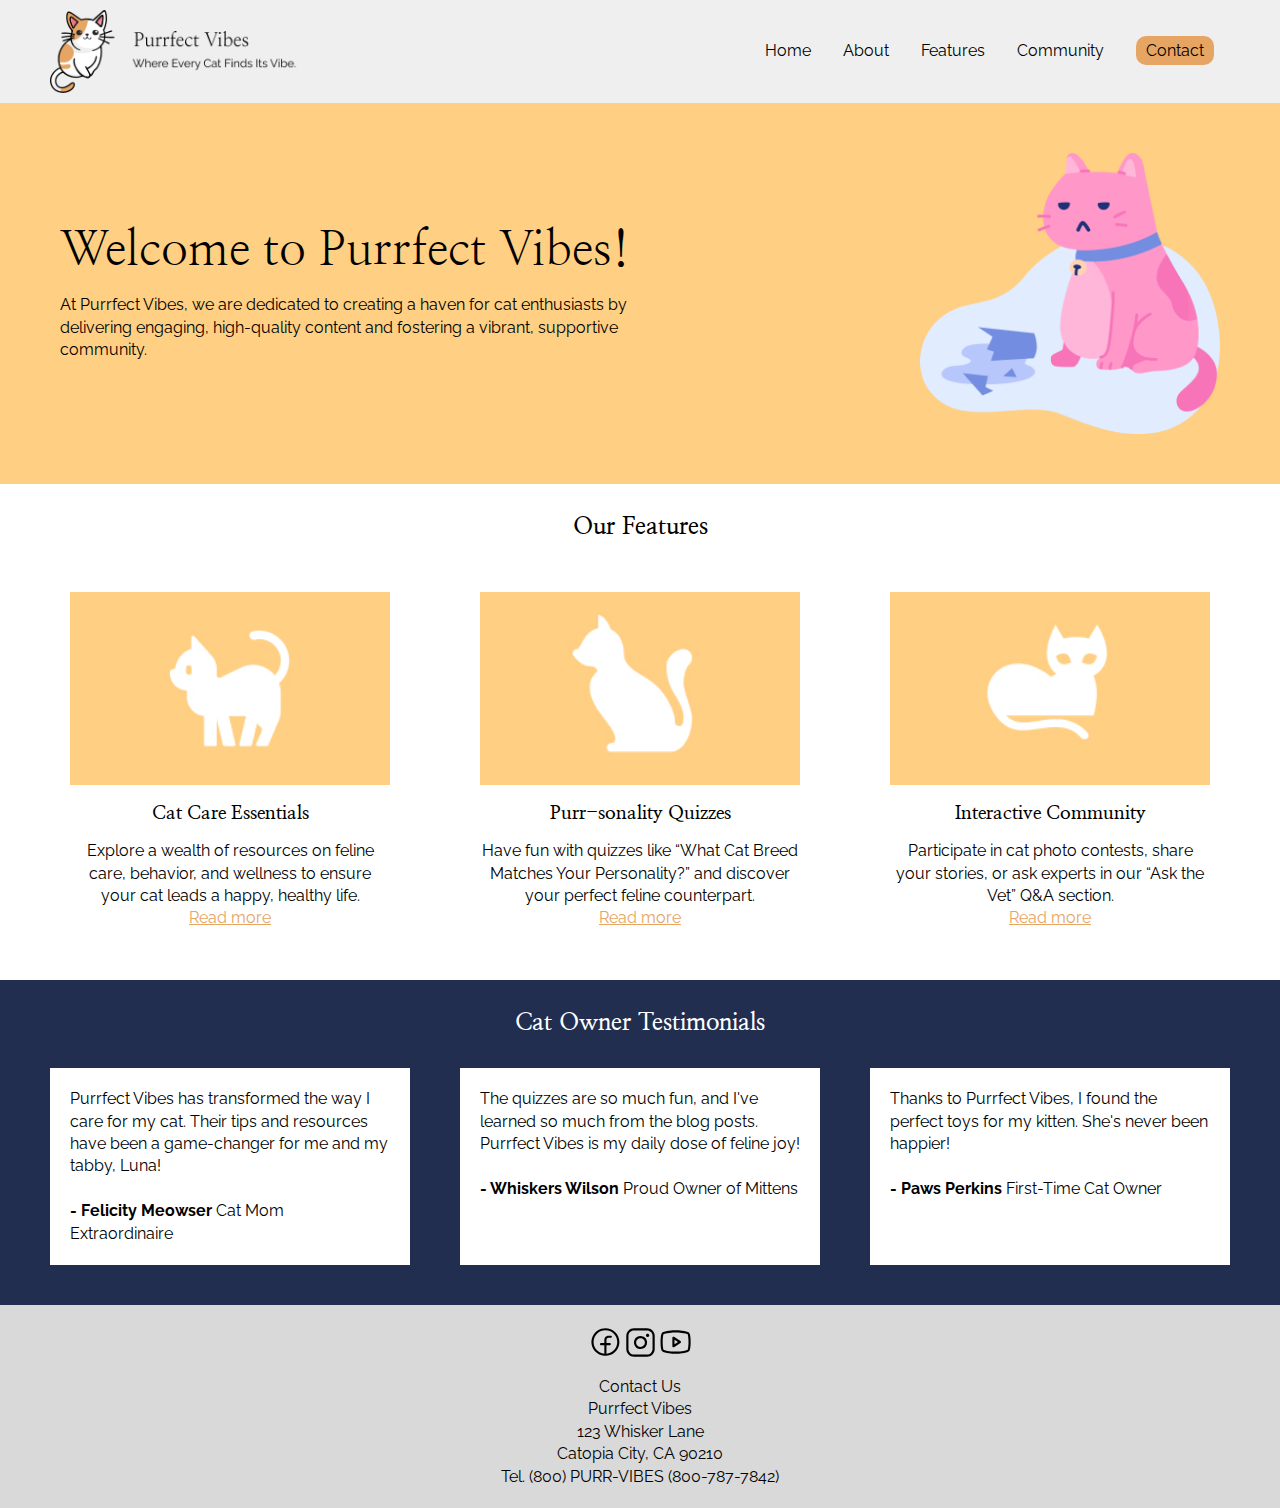
==== index.html @ 47fede31 "init" ====
<!DOCTYPE html>
<html lang="en">
<head>
    <meta charset="utf-8">
    <meta name="viewport" content="width=device-width, initial-scale=1.0">
    <link rel="apple-touch-icon" sizes="180x180" href="images/favicons/apple-touch-icon.png">
    <link rel="icon" type="image/png" sizes="32x32" href="images/favicons/favicon-32x32.png">
    <link rel="icon" type="image/png" sizes="16x16" href="images/favicons/favicon-16x16.png">
    <link rel="manifest" href="images/favicons/site.webmanifest">
    <link rel="preconnect" href="https://fonts.googleapis.com">
    <link rel="preconnect" href="https://fonts.gstatic.com" crossorigin>
    <link href="https://fonts.googleapis.com/css2?family=Nanum+Myeongjo&family=Raleway:ital,wght@0,100..900;1,100..900&display=swap" rel="stylesheet">
    <title>Welcome to Purrfect Vibes!</title>
    <link rel="stylesheet" href="css/reset.css">
    <link rel="stylesheet" href="css/styles.css">
    <script src="https://code.jquery.com/jquery-3.6.4.min.js"></script>
    <script src="js/scripts.js" defer></script>
</head>
<body>
    <header>
        <div class="container">
            <a href="index.html"><img src="images/logo.png" alt="logo"></a>
            <input type="checkbox" class="navToggler" id="navToggler">
            <nav>
                <ul>
                    <li><a href="index.html">Home</a></li>
                    <li><a href="about.html">About</a></li>
                    <li><a href="features.html">Features</a>
                        <ul class="sub-menu">
                            <li><a href="features.html#cat-care">Cat Care</a></li>
                            <li><a href="features.html#quizzes">Quizzes</a></li>
                            <li><a href="features.html#community">Community</a></li>
                        </ul>
                    </li>
                    <li><a href="community.html">Community</a></li>
                    <li><a href="contact.html" class="button">Contact</a></li>
                </ul>
            </nav>
            <label for="navToggler" class="navTogglerMenu" name="navToggler">
                <img src="images/menu.svg" class="menuOpen" alt="menu">
                <img src="images/x.svg" class="menuClose" alt="close">
            </label>
        </div>
    </header>
    <section class="hero">
        <div class="container">
            <div class="hero-text">
                <h1>Welcome to Purrfect Vibes!</h1>
                <p>At Purrfect Vibes, we are dedicated to creating a haven for cat enthusiasts by delivering engaging, high-quality content and fostering a vibrant, supportive community.</p>
            </div>
            <img src="images/hero-cat.png" alt="">
        </div>
    </section>
    <section class="features container">
        <h2>Our Features</h2>
        <div class="feature-container">
            <div class="feature-block">
                <img src="images/cat-care.jpg" alt="cat care">
                <h3>Cat Care Essentials</h3>
                <p>Explore a wealth of resources on feline care, behavior, and wellness to ensure your cat leads a happy, healthy life.</p>
                <a href="#">Read more</a>
            </div>
            <div class="feature-block">
                <img src="images/cat-quizzes.jpg" alt="cat quizzes">
                <h3>Purr-sonality Quizzes</h3>
                <p>Have fun with quizzes like “What Cat Breed Matches Your Personality?” and discover your perfect feline counterpart.</p>
                <a href="#">Read more</a>
            </div>
            <div class="feature-block">
                <img src="images/cat-community.jpg" alt="cat community">
                <h3>Interactive Community</h3>
                <p>Participate in cat photo contests, share your stories, or ask experts in our “Ask the Vet” Q&A section.</p>
                <a href="#">Read more</a>
            </div>
        </div>
    </section>
    <section class="testimonials">
        <div class="container">
            <h2>Cat Owner Testimonials</h2>
            <div class="testimonial-container">
                <div class="testimonial-block">
                    Purrfect Vibes has transformed the way I care for my cat. Their tips and resources have been a game-changer for me and my tabby, Luna!<br><br>
                    <strong>- Felicity Meowser</strong>
                    Cat Mom Extraordinaire
                </div>
                <div class="testimonial-block">
                    The quizzes are so much fun, and I've learned so much from the blog posts. Purrfect Vibes is my daily dose of feline joy!<br><br>
                    <strong>- Whiskers Wilson</strong>
                    Proud Owner of Mittens
                </div>
                <div class="testimonial-block">
                    Thanks to Purrfect Vibes, I found the perfect toys for my kitten. She's never been happier!<br><br>
                    <strong>- Paws Perkins</strong>
                    First-Time Cat Owner
                </div>
            </div>
        </div>
    </section>
    <footer>
        <div>
            <a href="#"><img src="images/facebook.svg" alt="Facebook"></a>
            <a href="#"><img src="images/instagram.svg" alt="Instagram"></a>
            <a href="#"><img src="images/youtube.svg" alt="Youtube"></a>
        </div>
        <p>
            Contact Us<br>
            Purrfect Vibes<br>
            123 Whisker Lane<br>
            Catopia City, CA 90210<br>
            Tel. (800) PURR-VIBES (800-787-7842)<br>
        </p>
    </footer>
    <button id="back-to-top">↑ Back to Top</button>
</body>
</html>
---- css/styles.css ----
html {
    scroll-behavior: smooth;
}
body, textarea {
    font-size: 16px;
    font-family: "Raleway", serif;
    font-optical-sizing: auto;
    font-weight: 400;
    font-style: normal;    
    margin: 0;
    line-height: 1.4em;
}
h1, h2, h3, h4, h5, h6 {
    font-family: "Nanum Myeongjo", serif;
    font-weight: 400;
    font-style: normal;
}
h1 {
    font-size: 3rem;
    margin: 0;
}
h2 {
    margin-bottom: 32px;
    font-weight: 600;
}
h3 {
    font-weight: 600;
}
.container {
    max-width: 1200px;
    margin: auto;
    padding: 10px;
}
a {
    color: #e6a563;
}
a:hover {
    opacity: 0.8;
}
h2 {
    text-align: center;
}
img {
    width: 100%;
}
/**Header**/
header {
    background-color: #efefef;
}
header a {
    text-decoration: none;
    color: #000;
}
header a:hover {
    color: #e6a563;
}
header .container {
    padding: 10px;
    display: flex;
    align-items: center;
    justify-content: flex-end;
}
header .container > a:first-child {
    width: 250px;
    margin-right: auto;

}
header ul {
    list-style-type: none;
    display: flex;
    align-items: center;
    margin: 0;
}
.button {
    background-color: #e6a563;
    border-radius: 10px;
    padding: 5px 10px;
}
.button:hover {
    background-color: #fff;
}
nav li {
    margin: 0 1em;
    position: relative;
    padding-bottom: 20px;
    padding-top: 20px;
}
.sub-menu {
    position: absolute;
    left: 0;
    flex-direction: column;
    margin-top: 20px;
    gap: 20px;
    background-color: #fff;
    border: 1px solid #efefef;
    border-radius: 20px;
    padding: 10px 20px 20px 10px;
    align-items: flex-start;
    display: none;
}
.sub-menu li {
    padding: 0;
}
nav li:hover > .sub-menu,
nav li > .sub-menu:hover  {
    display: flex;
}
.navTogglerMenu, .navToggler {
    display: none;
}
.title {
    background-color: #222e50;
    text-align: center;
    color: #fff;
    margin-bottom: 30px;
    padding: 20px 0;
}
/**Home Page**/
body.home {
    background-color: #efefef;
}
.hero {
    background-color: #FFCF83;
}
.hero .container {
    display: flex;
    justify-content: space-between;
    padding: 50px 20px;
}
.hero img {
    width: 300px;
}
.hero .hero-text {
    display: flex;
    flex-direction: column;
    justify-content: center;
    width: 50%;
}
.feature-container {
    display: flex;
    justify-content: center;
    gap: 50px;
    padding-bottom: 20px;
}
.feature-block {
    text-align: center;
    background-color: #fff;
    padding: 20px;
    flex: auto;
    width: 32%;
}
.testimonials {
    background-color: #222e50;
    padding-bottom: 30px;
}
.testimonials h2 {
    color: #fff;
    text-align: center;
}
.testimonial-container {
    display: flex;
    gap: 50px;
}
.testimonial-block {
    background-color: #fff;
    padding: 20px;
    flex: auto;
    width: 33%;
}
.team {
    padding-bottom: 20px;
}
.team img {
    width: 80px;
    margin: auto;
}
/**About Page**/
.container.small {
    max-width: 1000px;
}
.overview-container {
    display: flex;
    flex-wrap: wrap;
    align-items: center;
    max-width: 1000px;
    margin: auto;
} 
.overview-container h2 {
    text-align: left;
}
.overview-container>div {
    flex: 1;
    min-width: 300px; /* Ensures a minimum width for items */
    margin: 10px; /* Adds spacing between elements */
}
.video-container {
    position: relative;
    width: 100%;
    padding-bottom: 56.25%; /* 16:9 aspect ratio */
    height: 0;
}

.video-container iframe {
    position: absolute;
    top: 0;
    left: 0;
    width: 100%;
    height: 100%;
}
.light-grey-bg {
    background-color: #efefef;
    padding: 20px 0;
}
.about-container {
    display: flex;
    justify-content: space-between;
    gap: 20px;
}
.about-block {
    text-align: center;
    width: 25%;
}
.about-block a {
    text-decoration: none;
    color: #000;
}
.about-block img {
    width: 80px;
    height: 80px;
    margin: auto;
}
.modal {
    display: none;
    position: fixed;
    z-index: 1000;
    left: 0;
    top: 0;
    width: 100%;
    height: 100vh;
    overflow: auto;
    background-color: rgba(0, 0, 0, 0.7);
    opacity: 0;
    transition: opacity 0.3s ease;
    justify-content: center;
    align-items: center;
}
.modal h3 {
    margin: 0;
}
.modal.show {
    display: flex;
    opacity: 1;
}
.modal-content {
    position: relative;
    background-color: #fff;
    padding: 50px;
    max-width: 600px;
    width: 100%;
    border-radius: 8px;
    box-shadow: 0 4px 15px rgba(0, 0, 0, 0.2);
}
.close-btn {
    color: #000;
    position: absolute;
    font-size: 28px;
    top: 20px;
    right: 20px;
}
.close-btn:hover,
.close-btn:focus {
    color: #e6a563;
    text-decoration: none;
    cursor: pointer;
}
.careers-container {
    margin-bottom: 50px;
}
/**Community Page**/
.community {
    display: grid;
    gap: 20px;
    grid-template-columns: repeat(3, 1fr);
    margin-bottom: 30px;
    max-width: 1000px;
}
.event-block {
    border: 1px solid #efefef;
    box-shadow: 10px 10px 10px #efefef;
    text-align: center;;
}
.event-block img {
    width: 100%;
}
.event-block h3, .event-block p {
    padding: 0 20px;
}
.event-block.featured {
    grid-column: span 3;
    display: grid;
    grid-template-areas: 
    "image title"
    "image text";
    grid-template-columns: 1fr 1fr;
    grid-template-rows: auto 1fr;
    grid-column-gap: 20px;
}
.event-block.featured img {
    grid-area: image;
}
.event-block.featured h3 {
    grid-area: title;
    text-align: left;
}
.event-block.featured p {
    grid-area: text;
    text-align: left;
}
.event-block span {
    font-style: italic;
    color: #787878;
    font-size: 0.9em;;
}
.event-block p {
    padding-bottom: 20px;
}
/**Feature Page**/
.feature-page-block {
    border: 1px solid #efefef;
    padding: 20px;
    border-radius: 20px;
}
.feature-page-block h3 {
    text-align: center;
}
.feature-page-block img {
    height: 200px;
    object-fit: cover;
}
ul.paw-list {
    list-style: none; 
    padding: 0; 
}
ul.paw-list li {
    position: relative; 
    padding-left: 30px; 
    margin-bottom: 10px;
}
ul.paw-list li::before {
    content: "\f1b0"; 
    font-family: "Font Awesome 5 Free"; 
    font-weight: 900; 
    position: absolute; 
    left: 0; 
    top: 0; 
    color: #333; 
}
.accordion {
    max-width: 700px;
    margin: 0 auto;
    border: 1px solid #ddd;
    border-radius: 8px;
    margin-bottom: 30px;
}  
.accordion-item {
    border-bottom: 1px solid #ddd;
    position: relative;
}  
.accordion-header {
    display: block;
    background-color: #f9f9f9;
    color: #333;
    cursor: pointer;
    padding: 15px;
    text-transform: capitalize;
    transition: background-color 0.3s;
}  
.accordion-header:hover {
    background-color: #eee;
}  
.accordion-content {
    max-height: 0;
    overflow: hidden;
    background-color: #fff;
    padding: 0 15px;
    transition: max-height 0.3s ease, padding 0.3s ease;
}  
.accordion-content.show {
    max-height: 200px; /* Adjust based on content height */
    padding: 15px; /* Adjust padding when shown */
}
.accordion-content p {
    margin: 15px 0;
}
/**Contact**/
.contact-container {
    display: flex;
    gap: 50px;
    margin-bottom: 50px;
    justify-content: center;
}
.contact-container .address-container {
    width: 30%;
    display: flex;
    flex-direction: column;
    gap: 20px;
}

.contact-container .form-container {
    width: 70%;
    max-width: 600px;
}
form {
    display: grid;
    grid-template-columns: repeat(2, 1fr); /* Two columns of equal width */
    gap: 1rem;
}
.form-group {
    display: flex;
    flex-direction: column;
}
.full-width {
    grid-column: span 2; 
}
input[type="email"],input[type="text"],input[type="tel"],textarea, select {
    width:100%;
    height:38px;
    padding:6px 10px;
    background-color:#fff;
    border:1px solid #D1D1D1;
    border-radius:4px;
    box-shadow:none;
    box-sizing:border-box;
}
textarea {
    min-height:65px;
    padding-top:6px;
    padding-bottom:6px;
}
form label {
    font-weight:600;
    margin-bottom: 10px;
}
form input[type="checkbox"], form input[type="radio"] {
    display:inline;
}
form .inline-checkbox label {
    font-weight: 400;
}
input[type="submit"] {
	padding: 0 30px;
	font-size: 11px;
	font-weight: 600;
	line-height: 38px;
	letter-spacing: .1rem;
	text-transform: uppercase;
	background-color: transparent;
	border-radius: 4px;
	border: 1px solid #bbb;
	cursor: pointer;
 }
input[type="submit"]:hover, input[type="submit"]:focus {
    color:#333;
    border-color:#888;
    outline:0;
}
input[type="text"]:required, input[type="tel"]:required, input[type="email"]:required {
    border-color:red;
}
input[type="text"]:valid, input[type="tel"]:valid, input[type="email"]:valid {
    border-color:green;
}
/**Footer**/
footer {
    text-align: center;
    background-color: #D9D9D9;
    padding: 20px;
}
footer > div {
    display: flex;
    justify-content: center;
}
footer img {
    width: 35px;
}
/* Back to Top Button */
#back-to-top {
    position: fixed;
    bottom: 20px;
    right: 20px;
    background-color: #e6a563;
    color: #fff;
    padding: 10px 15px;
    font-size: 14px;
    border: none;
    border-radius: 5px;
    cursor: pointer;
    display: none; /* Initially hidden */
    z-index: 1000;
    box-shadow: 0 2px 5px rgba(0, 0, 0, 0.3);
}

#back-to-top:hover {
    background-color: #FFCF83;
}
/**Tablet Styles**/
@media only screen and (max-width: 1040px) {
    .community {
        grid-template-columns: repeat(2, 1fr);
    }
    .event-block.featured {
        grid-column: span 2;
    }
    .features-page .feature-container {
        flex-wrap: wrap;
        gap: 10px;
    }
    .features-page .feature-page-block {
        width: 40%;
    }
}

/**Mobile Styles**/
@media only screen and (max-width: 767px) {
    header .container {
        flex-wrap: wrap;
        position: relative;
    }
    header img {
        width: 200px;
    }
    header nav {
        position: absolute;
        width: 100%;
        top: 90px;
        left: 0;
        display: none;
    }
    header nav ul {
        flex-direction: column;
        align-items: center;
        justify-content: center;
        width: 100vw;
        background-color: #efefef;
        padding: 0;
        border-top: 1px solid #fff;
    }
    header nav li {
        width: 100%;
        text-align: center;
        border-bottom: 1px solid #fff;
        padding: 10px 0;
        margin: 0;
    }
    header nav li:last-child {
        border-bottom: none;
        padding: 0;
    }
    header .button {
        width: 100%;
        border-radius: 0;
        display: block;
        padding: 10px;
    }
    .navToggler, .navTogglerMenu {
        display: block;
    }
    .navTogglerMenu img {
        width: 25px;
    }
    .navToggler:checked ~ nav {
        display: block;
    }
    .navToggler, .menuClose, .navToggler:checked ~ .navTogglerMenu .menuOpen {
        display: none;
    }
    .navToggler:checked ~ .navTogglerMenu .menuClose {
        display: block;
    }
    .sub-menu {
        display: flex;
        position: relative;
        border-radius: 0;
        gap: 20px;
        padding: 10px;
    }
    .hero .container {
        display: block;
        text-align: center;
    }
    .hero .hero-text {
        width: 100%;
        margin-bottom: 30px;
    }
    .feature-container {
        flex-direction: column;
        gap: 20px;
    }
    .feature-block {
        width: 100%;
    }
    .testimonial-container {
        flex-direction: column;
        gap: 20px;
    }
    .testimonial-block {
        width: 100%;
    }
    .about-container {
        flex-wrap: wrap;
        justify-content: center;
    }
    .about {
        text-align: center;
    }
    .about-container {
        gap: 50px;
    }
    .about-block {
        flex-direction: column;
    }
    .overview-container h2 {
        text-align: center;
    }
    .community {
        grid-template-columns: repeat(1, 1fr);
    }
    .event-block.featured {
        grid-column: span 2;
    }
    .features-page .feature-container {
        display: block;
    }
    .features-page .feature-page-block {
        width: 100%;
    } 
    .community {
        display: flex;
        flex-direction: column;
    }
    .event-block.featured {
        display: flex;
        flex-direction: column;
    } 
    .contact {
        text-align: center;
    }
    .contact-container {
        flex-direction: column;
    }
    .contact-container .address-container, .contact-container .form-container {
        width: 100%;
    }
    form {
        grid-template-columns: 1fr;
    }
    .full-width {
        grid-column: span 1;
    }
}
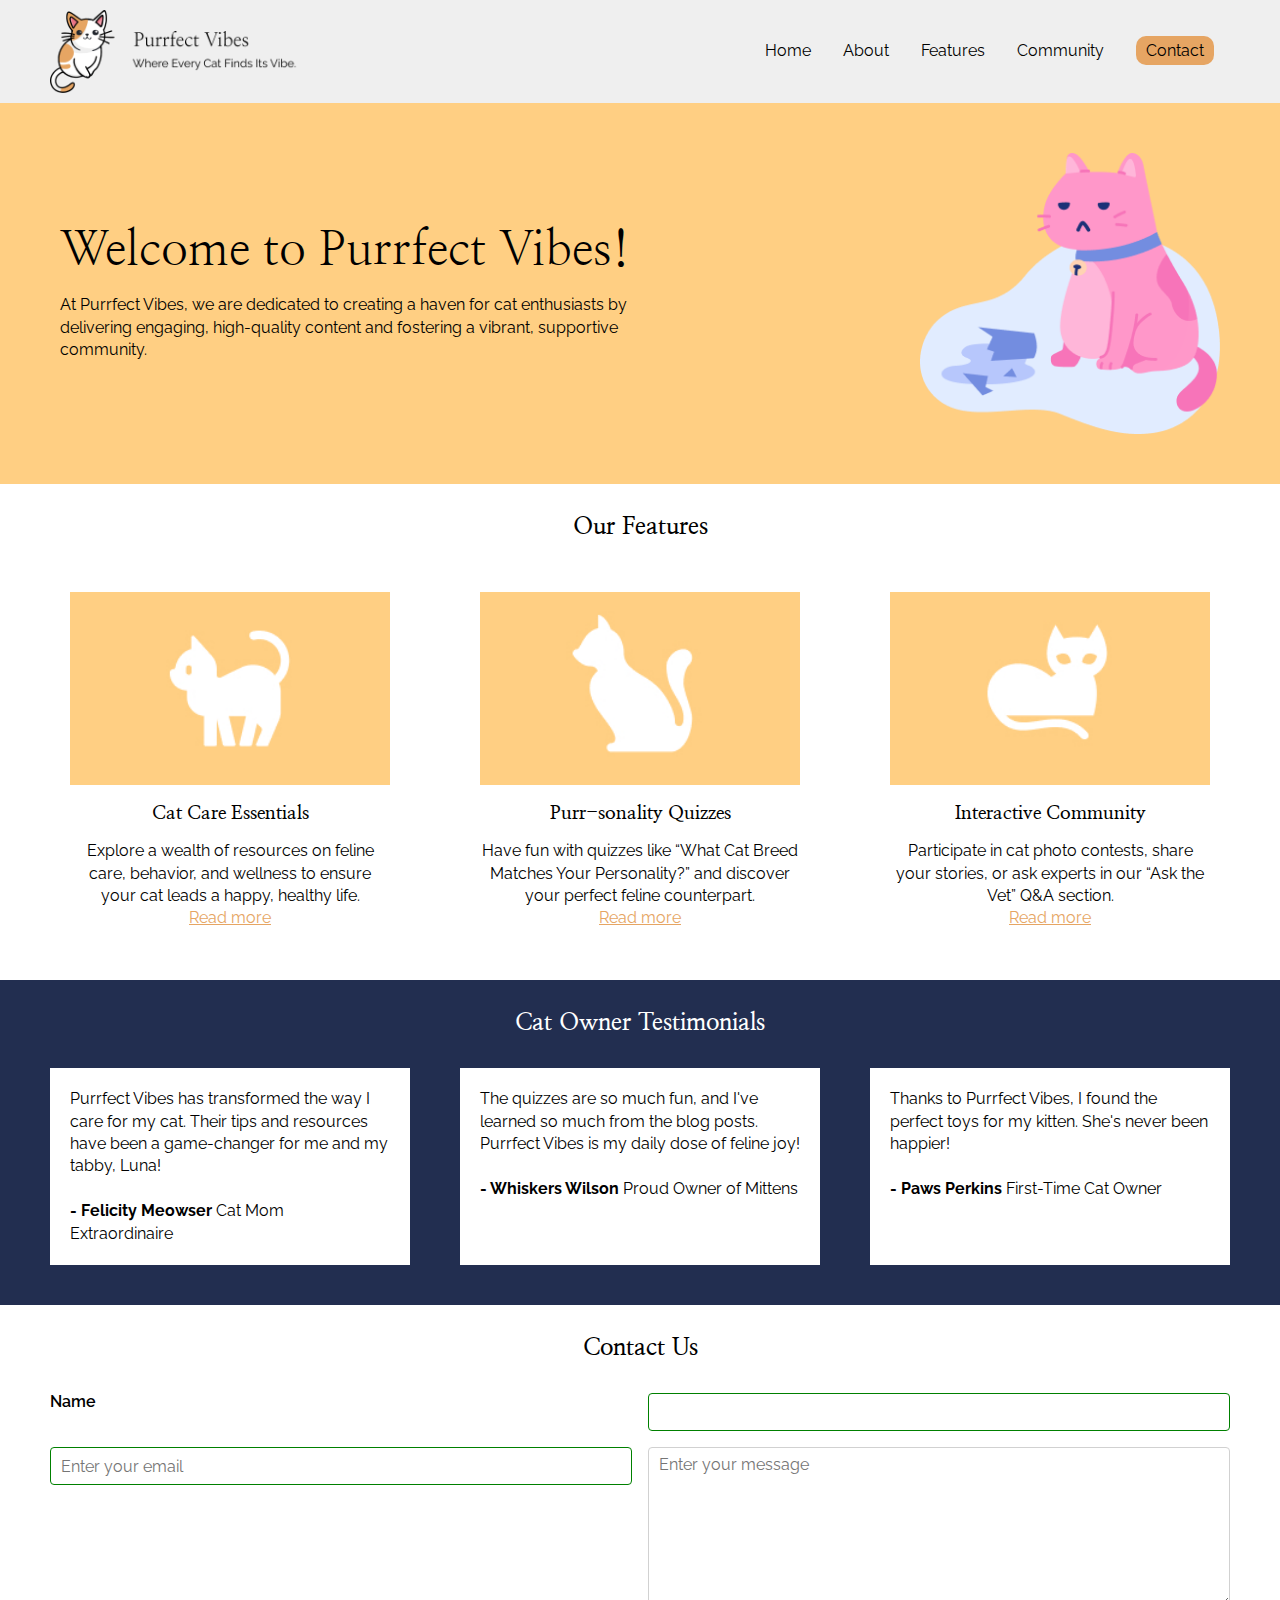
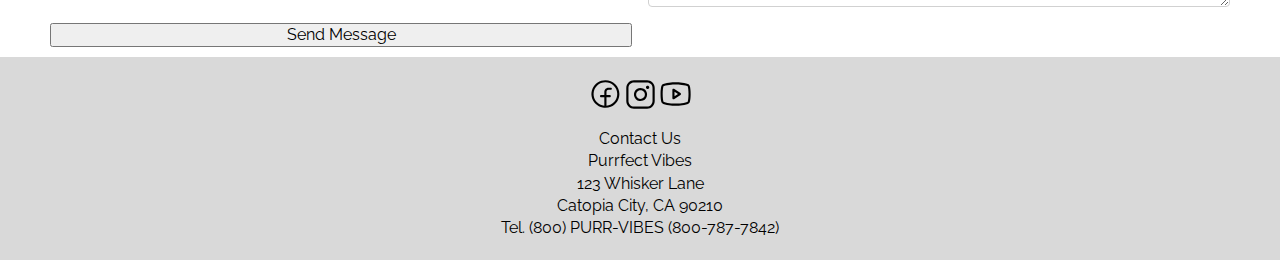
==== commit 1a001575: "Accessible issue home page" ====
--- a/index.html
+++ b/index.html
@@ -96,6 +96,25 @@
             </div>
         </div>
     </section>
+    
+    <!-- New Form Section -->
+    <section class="contact-form container">
+        <h2>Contact Us</h2>
+        <form action="#" method="post">
+            <label for="name">Name</label>
+            <input type="text" id="name" name="name">
+            
+            <!-- Missing label for email -->
+            <input type="email" id="email" name="email" placeholder="Enter your email">
+            
+            <!-- Missing label for message -->
+            <textarea id="message" name="message" placeholder="Enter your message"></textarea>
+            
+            <!-- Missing 'type="submit"' -->
+            <button>Send Message</button>
+        </form>
+    </section>
+
     <footer>
         <div>
             <a href="#"><img src="images/facebook.svg" alt="Facebook"></a>
@@ -112,4 +131,4 @@
     </footer>
     <button id="back-to-top">↑ Back to Top</button>
 </body>
-</html>+</html>
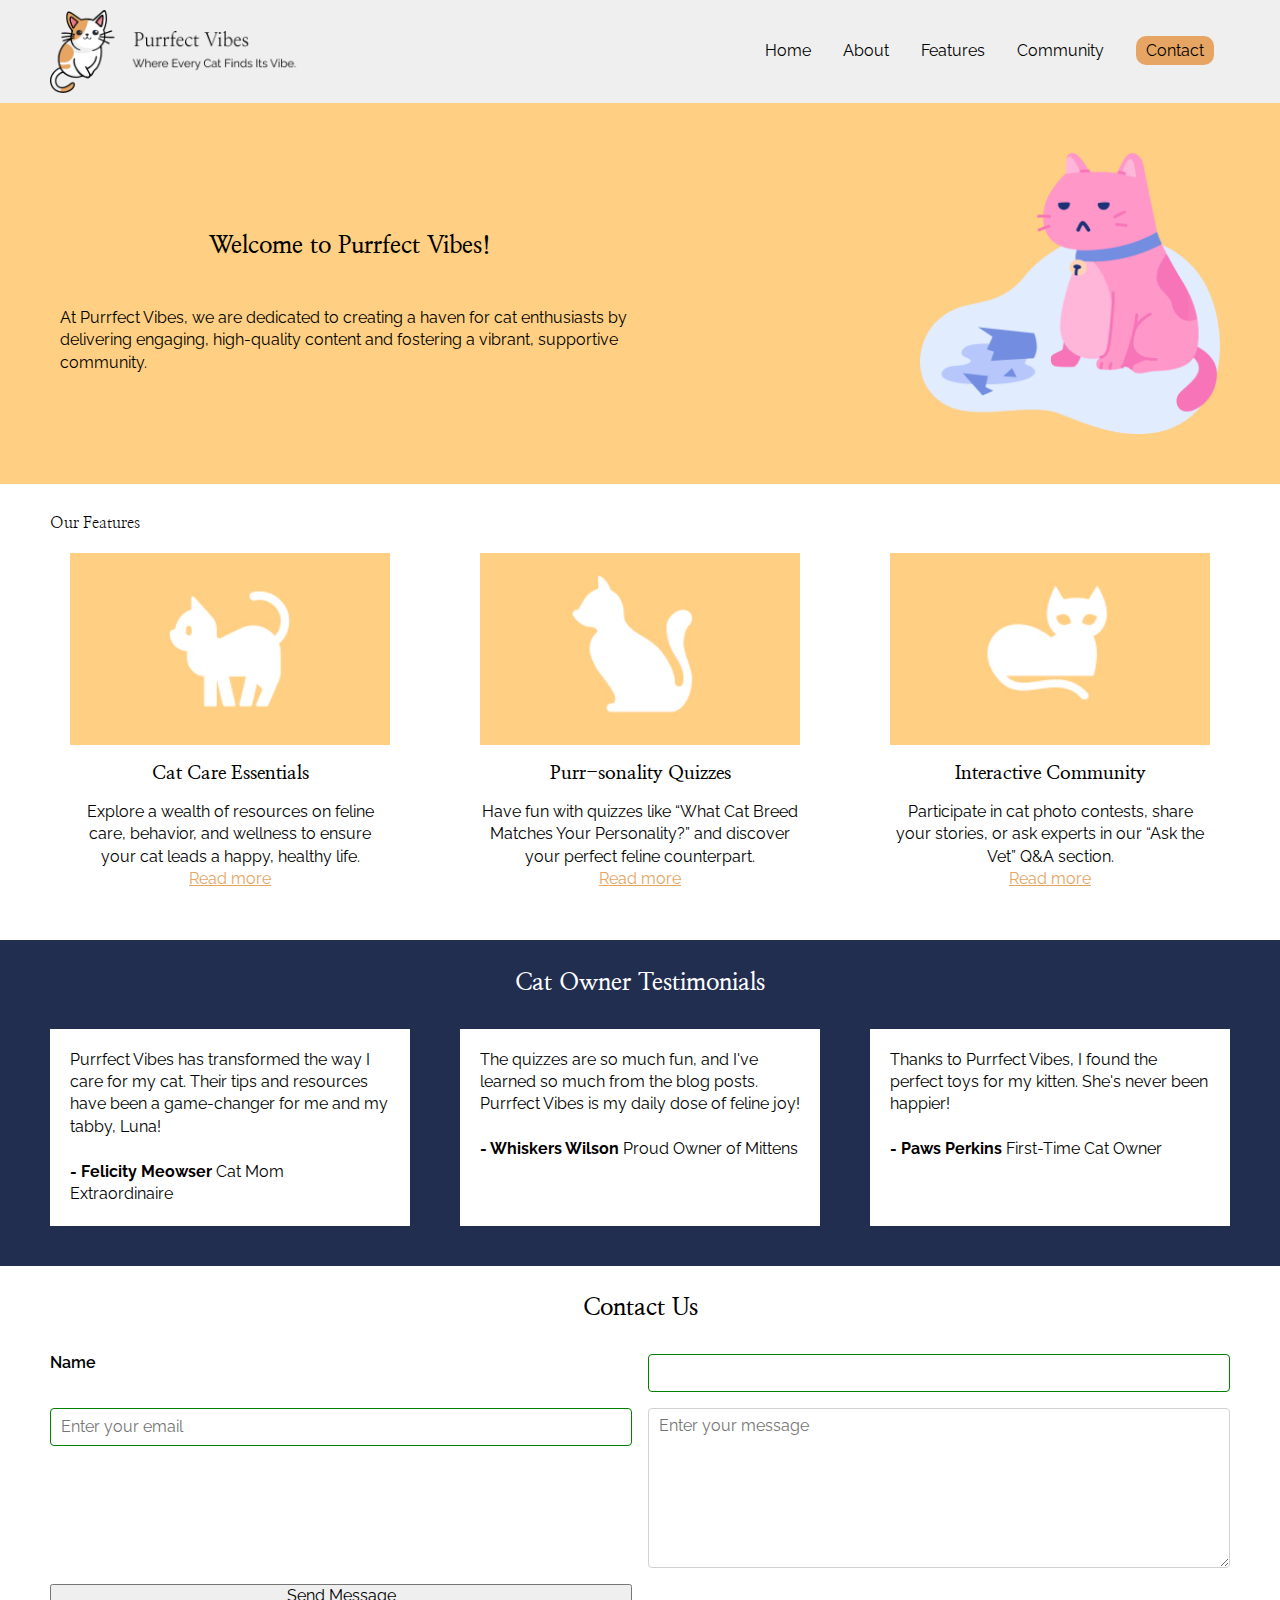
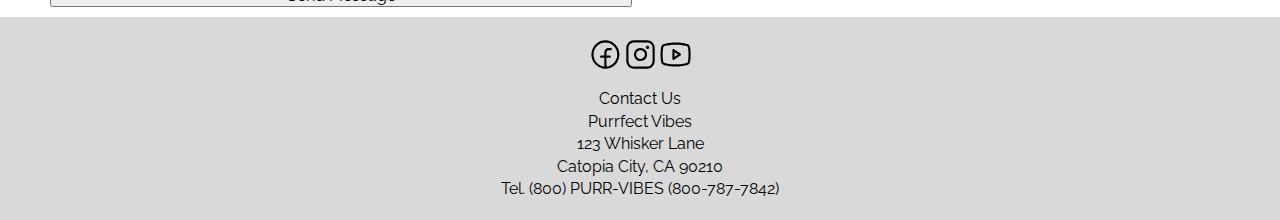
==== commit ebb2196b: "update" ====
--- a/index.html
+++ b/index.html
@@ -45,14 +45,14 @@
     <section class="hero">
         <div class="container">
             <div class="hero-text">
-                <h1>Welcome to Purrfect Vibes!</h1>
+                <h2>Welcome to Purrfect Vibes!</h2>
                 <p>At Purrfect Vibes, we are dedicated to creating a haven for cat enthusiasts by delivering engaging, high-quality content and fostering a vibrant, supportive community.</p>
             </div>
-            <img src="images/hero-cat.png" alt="">
+            <img src="images/hero-cat.png">
         </div>
     </section>
     <section class="features container">
-        <h2>Our Features</h2>
+        <h4 class="h2">Our Features</h4>
         <div class="feature-container">
             <div class="feature-block">
                 <img src="images/cat-care.jpg" alt="cat care">
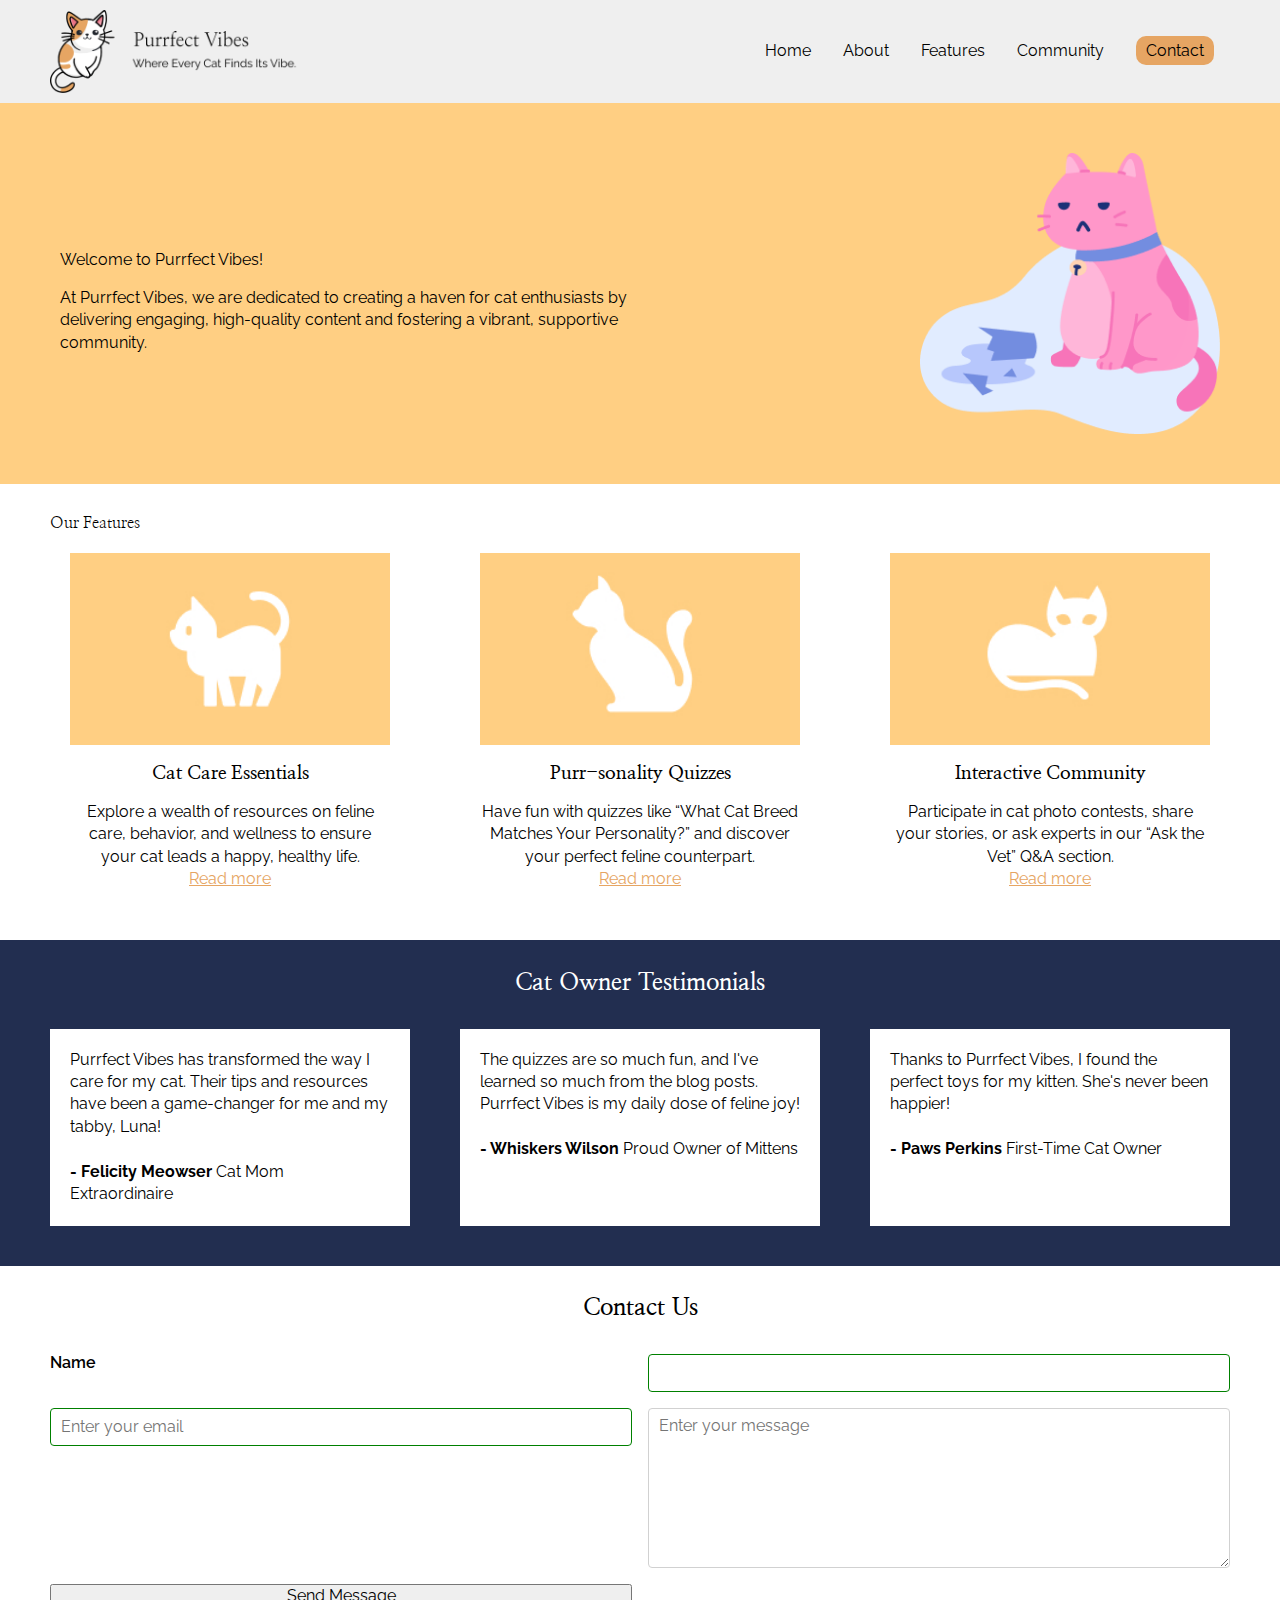
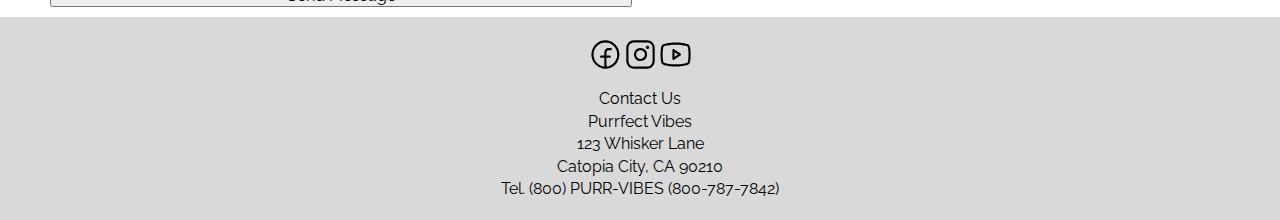
==== commit cc23e720: "update" ====
--- a/index.html
+++ b/index.html
@@ -45,7 +45,7 @@
     <section class="hero">
         <div class="container">
             <div class="hero-text">
-                <h2>Welcome to Purrfect Vibes!</h2>
+                <p class="h1">Welcome to Purrfect Vibes!</p>
                 <p>At Purrfect Vibes, we are dedicated to creating a haven for cat enthusiasts by delivering engaging, high-quality content and fostering a vibrant, supportive community.</p>
             </div>
             <img src="images/hero-cat.png">
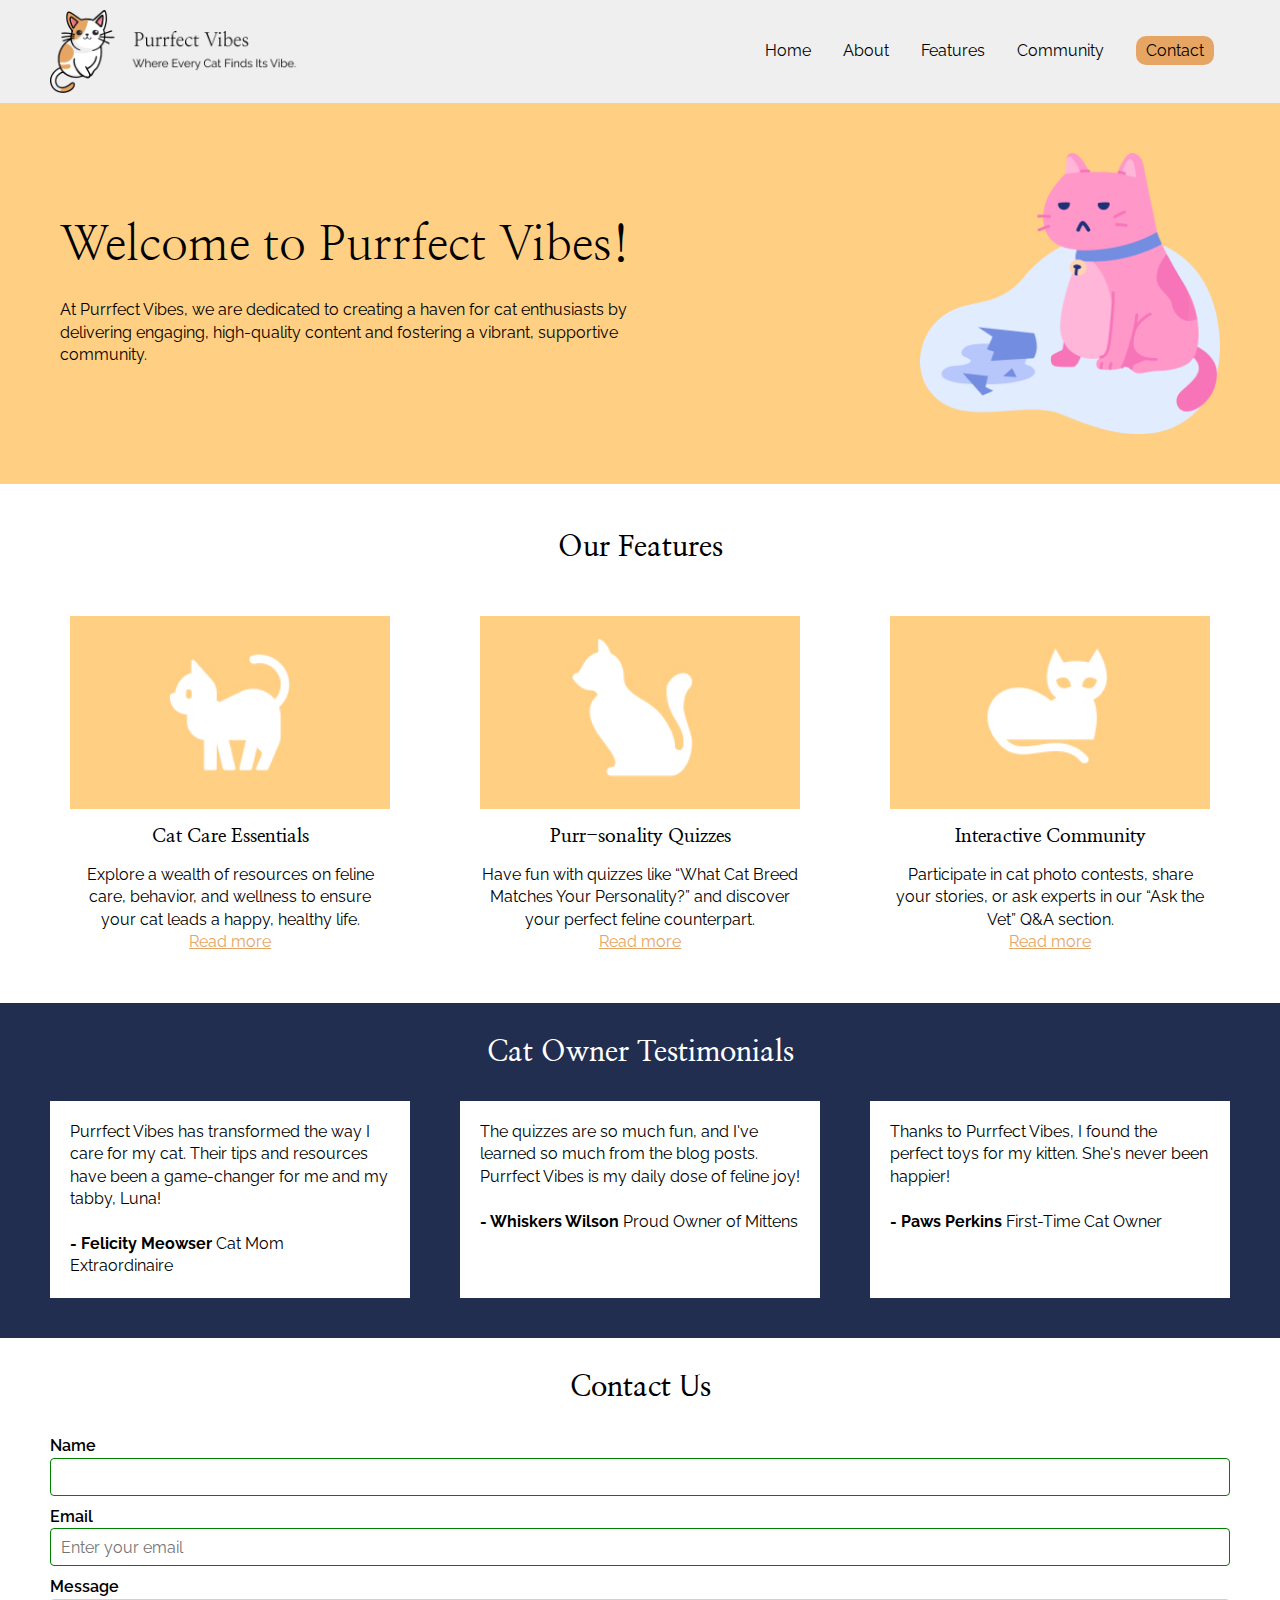
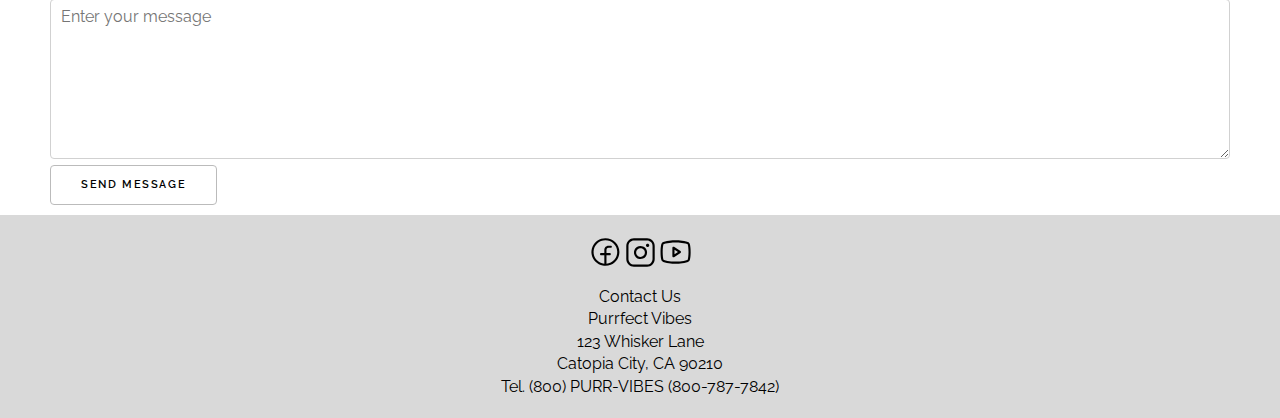
==== commit 52a7bde0: "upload" ====
--- a/index.html
+++ b/index.html
@@ -45,10 +45,10 @@
     <section class="hero">
         <div class="container">
             <div class="hero-text">
-                <p class="h1">Welcome to Purrfect Vibes!</p>
+                <h1>Welcome to Purrfect Vibes!</h1>
                 <p>At Purrfect Vibes, we are dedicated to creating a haven for cat enthusiasts by delivering engaging, high-quality content and fostering a vibrant, supportive community.</p>
             </div>
-            <img src="images/hero-cat.png">
+            <img src="images/hero-cat.png" alt="image of a cat with broken glass cup">
         </div>
     </section>
     <section class="features container">
@@ -104,14 +104,13 @@
             <label for="name">Name</label>
             <input type="text" id="name" name="name">
             
-            <!-- Missing label for email -->
+            <label for="email">Email</label>
             <input type="email" id="email" name="email" placeholder="Enter your email">
             
-            <!-- Missing label for message -->
+            <label for="message">Message</label>
             <textarea id="message" name="message" placeholder="Enter your message"></textarea>
             
-            <!-- Missing 'type="submit"' -->
-            <button>Send Message</button>
+            <button type="submit">Send Message</button>
         </form>
     </section>
 
--- a/css/styles.css
+++ b/css/styles.css
@@ -10,18 +10,21 @@
     margin: 0;
     line-height: 1.4em;
 }
-h1, h2, h3, h4, h5, h6 {
+h1, h2, h3, h4, h5, h6, .h1 {
     font-family: "Nanum Myeongjo", serif;
     font-weight: 400;
     font-style: normal;
 }
-h1 {
+h1, .h1 {
     font-size: 3rem;
     margin: 0;
-}
-h2 {
+    margin-bottom: 10px;
+}
+h2, .h2 {
     margin-bottom: 32px;
     font-weight: 600;
+    text-align: center;
+    font-size: 1.8rem;
 }
 h3 {
     font-weight: 600;
@@ -36,9 +39,6 @@
 }
 a:hover {
     opacity: 0.8;
-}
-h2 {
-    text-align: center;
 }
 img {
     width: 100%;
@@ -447,7 +447,7 @@
 form .inline-checkbox label {
     font-weight: 400;
 }
-input[type="submit"] {
+input[type="submit"], .contact-form button {
 	padding: 0 30px;
 	font-size: 11px;
 	font-weight: 600;
@@ -470,6 +470,12 @@
 input[type="text"]:valid, input[type="tel"]:valid, input[type="email"]:valid {
     border-color:green;
 }
+.contact-form form {
+    display: block;
+}
+.contact-form input {
+    margin-bottom: 10px;
+}
 /**Footer**/
 footer {
     text-align: center;
@@ -519,6 +525,9 @@
         width: 40%;
     }
 }
+.accessibility .features p {
+    font-size: 12px;
+}
 
 /**Mobile Styles**/
 @media only screen and (max-width: 767px) {
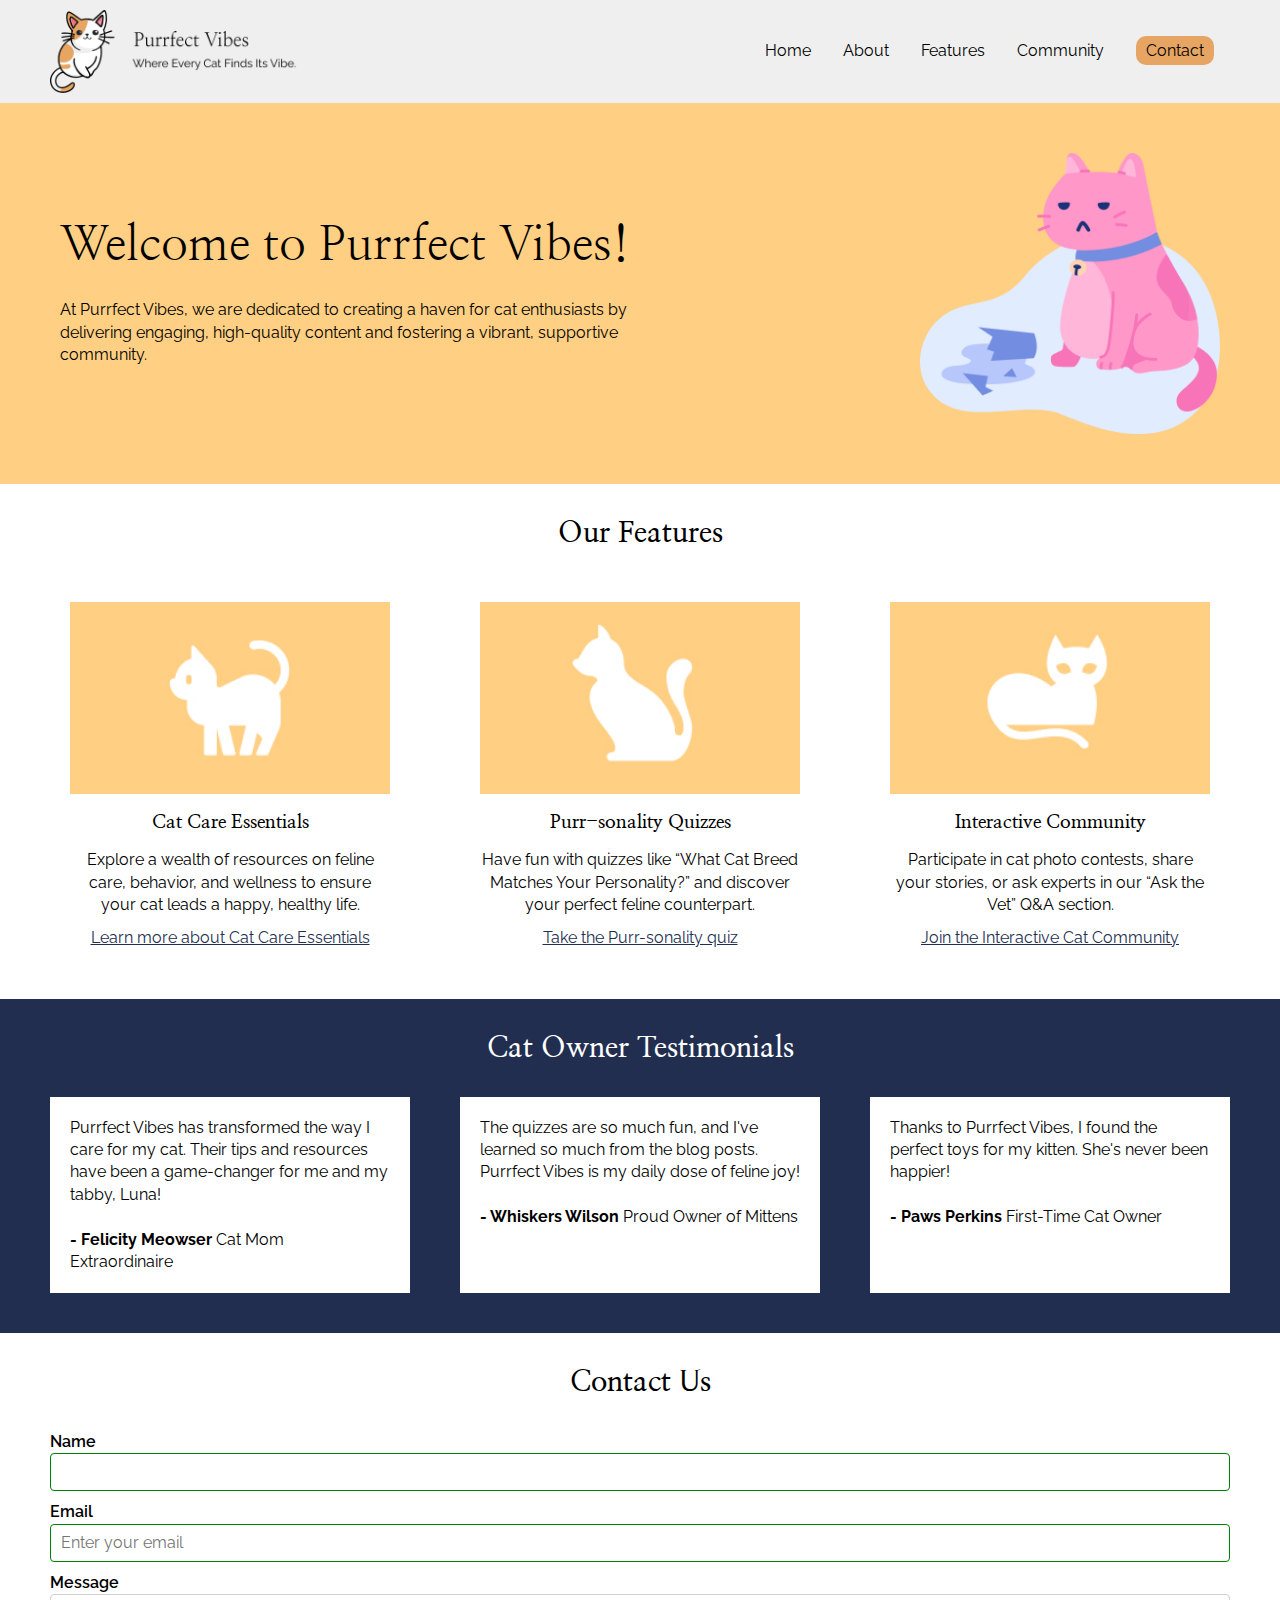
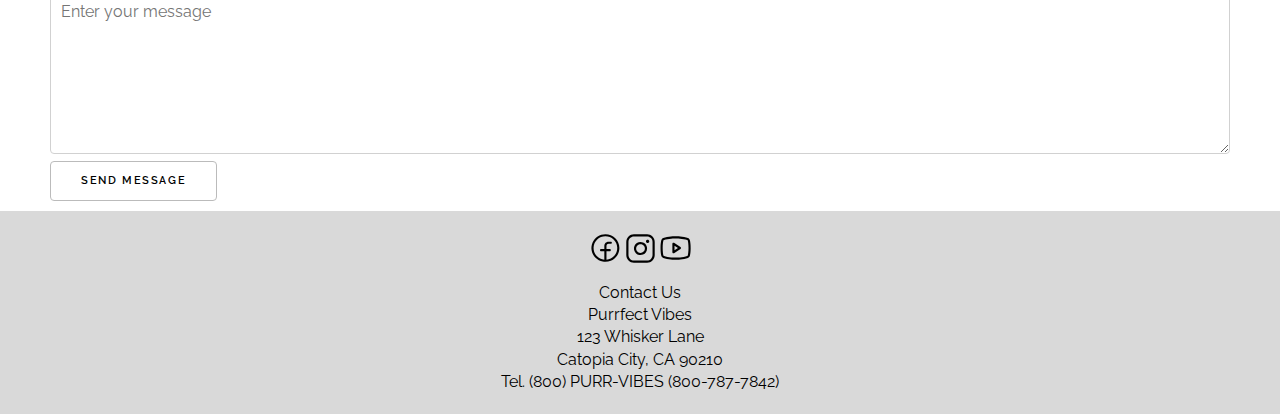
==== commit 417ca167: "update" ====
--- a/index.html
+++ b/index.html
@@ -51,29 +51,29 @@
             <img src="images/hero-cat.png" alt="image of a cat with broken glass cup">
         </div>
     </section>
-    <section class="features container">
-        <h4 class="h2">Our Features</h4>
-        <div class="feature-container">
-            <div class="feature-block">
-                <img src="images/cat-care.jpg" alt="cat care">
-                <h3>Cat Care Essentials</h3>
-                <p>Explore a wealth of resources on feline care, behavior, and wellness to ensure your cat leads a happy, healthy life.</p>
-                <a href="#">Read more</a>
-            </div>
-            <div class="feature-block">
-                <img src="images/cat-quizzes.jpg" alt="cat quizzes">
-                <h3>Purr-sonality Quizzes</h3>
-                <p>Have fun with quizzes like “What Cat Breed Matches Your Personality?” and discover your perfect feline counterpart.</p>
-                <a href="#">Read more</a>
-            </div>
-            <div class="feature-block">
-                <img src="images/cat-community.jpg" alt="cat community">
-                <h3>Interactive Community</h3>
-                <p>Participate in cat photo contests, share your stories, or ask experts in our “Ask the Vet” Q&A section.</p>
-                <a href="#">Read more</a>
-            </div>
+<section class="features container">
+    <h2>Our Features</h2>
+    <div class="feature-container">
+        <div class="feature-block">
+            <img src="images/cat-care.jpg" alt="A cat being groomed" />
+            <h3>Cat Care Essentials</h3>
+            <p>Explore a wealth of resources on feline care, behavior, and wellness to ensure your cat leads a happy, healthy life.</p>
+            <a href="#" aria-label="Learn more about Cat Care Essentials">Learn more about Cat Care Essentials</a>
         </div>
-    </section>
+        <div class="feature-block">
+            <img src="images/cat-quizzes.jpg" alt="A cat taking a quiz" />
+            <h3>Purr-sonality Quizzes</h3>
+            <p>Have fun with quizzes like “What Cat Breed Matches Your Personality?” and discover your perfect feline counterpart.</p>
+            <a href="#" aria-label="Take the Purr-sonality quiz">Take the Purr-sonality quiz</a>
+        </div>
+        <div class="feature-block">
+            <img src="images/cat-community.jpg" alt="A group of cats in a community" />
+            <h3>Interactive Community</h3>
+            <p>Participate in cat photo contests, share your stories, or ask experts in our “Ask the Vet” Q&A section.</p>
+            <a href="#" aria-label="Join the Interactive Cat Community">Join the Interactive Cat Community</a>
+        </div>
+    </div>
+</section>
     <section class="testimonials">
         <div class="container">
             <h2>Cat Owner Testimonials</h2>
--- a/css/styles.css
+++ b/css/styles.css
@@ -35,7 +35,7 @@
     padding: 10px;
 }
 a {
-    color: #e6a563;
+    color: #222e50;
 }
 a:hover {
     opacity: 0.8;
@@ -148,6 +148,9 @@
     padding: 20px;
     flex: auto;
     width: 32%;
+}
+.feature-block p {
+    margin-bottom: 10px;
 }
 .testimonials {
     background-color: #222e50;
@@ -495,7 +498,7 @@
     bottom: 20px;
     right: 20px;
     background-color: #e6a563;
-    color: #fff;
+    color: #222e50;
     padding: 10px 15px;
     font-size: 14px;
     border: none;
@@ -509,6 +512,16 @@
 #back-to-top:hover {
     background-color: #FFCF83;
 }
+
+.accessibility .features p {
+    font-size: 12px;
+}
+.accessibility a {
+    color: #e6a563;
+}
+.accessibility #back-to-top {
+    background-color: #e6a563;
+}
 /**Tablet Styles**/
 @media only screen and (max-width: 1040px) {
     .community {
@@ -525,9 +538,7 @@
         width: 40%;
     }
 }
-.accessibility .features p {
-    font-size: 12px;
-}
+
 
 /**Mobile Styles**/
 @media only screen and (max-width: 767px) {
